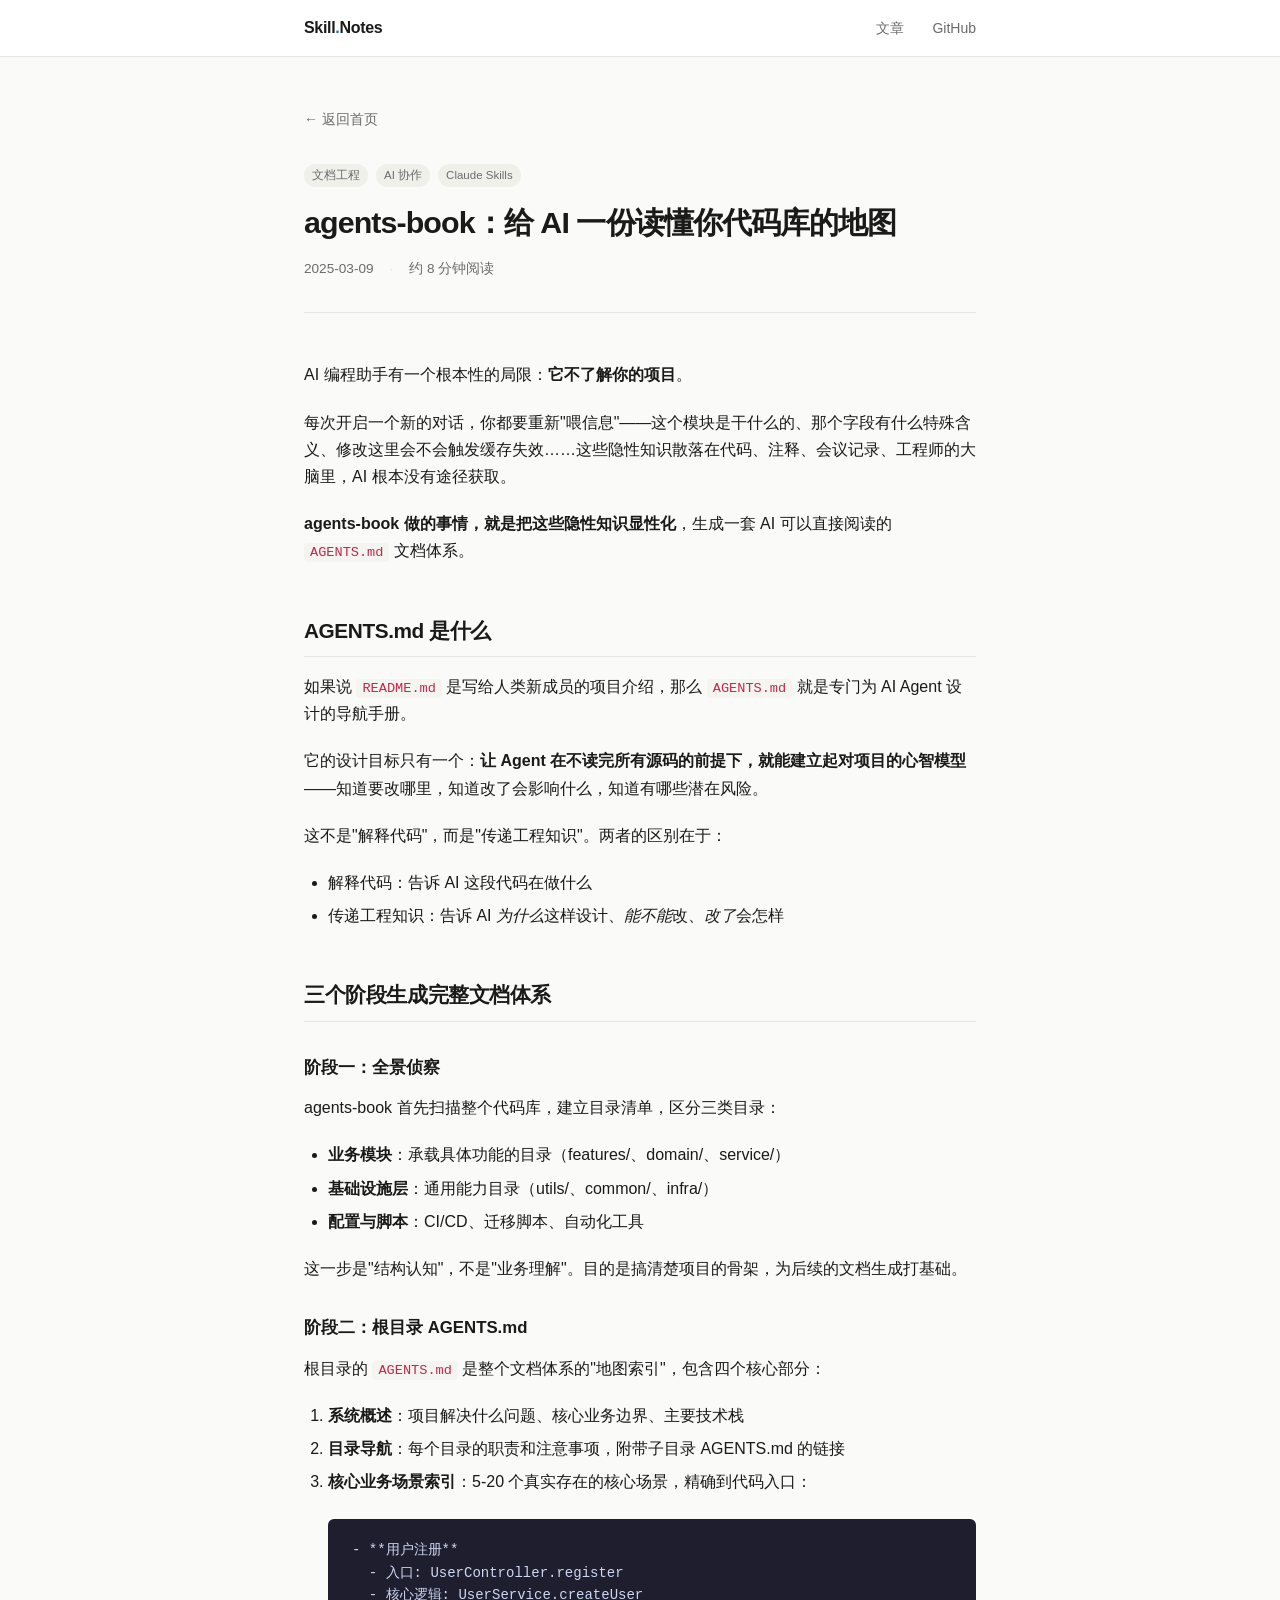
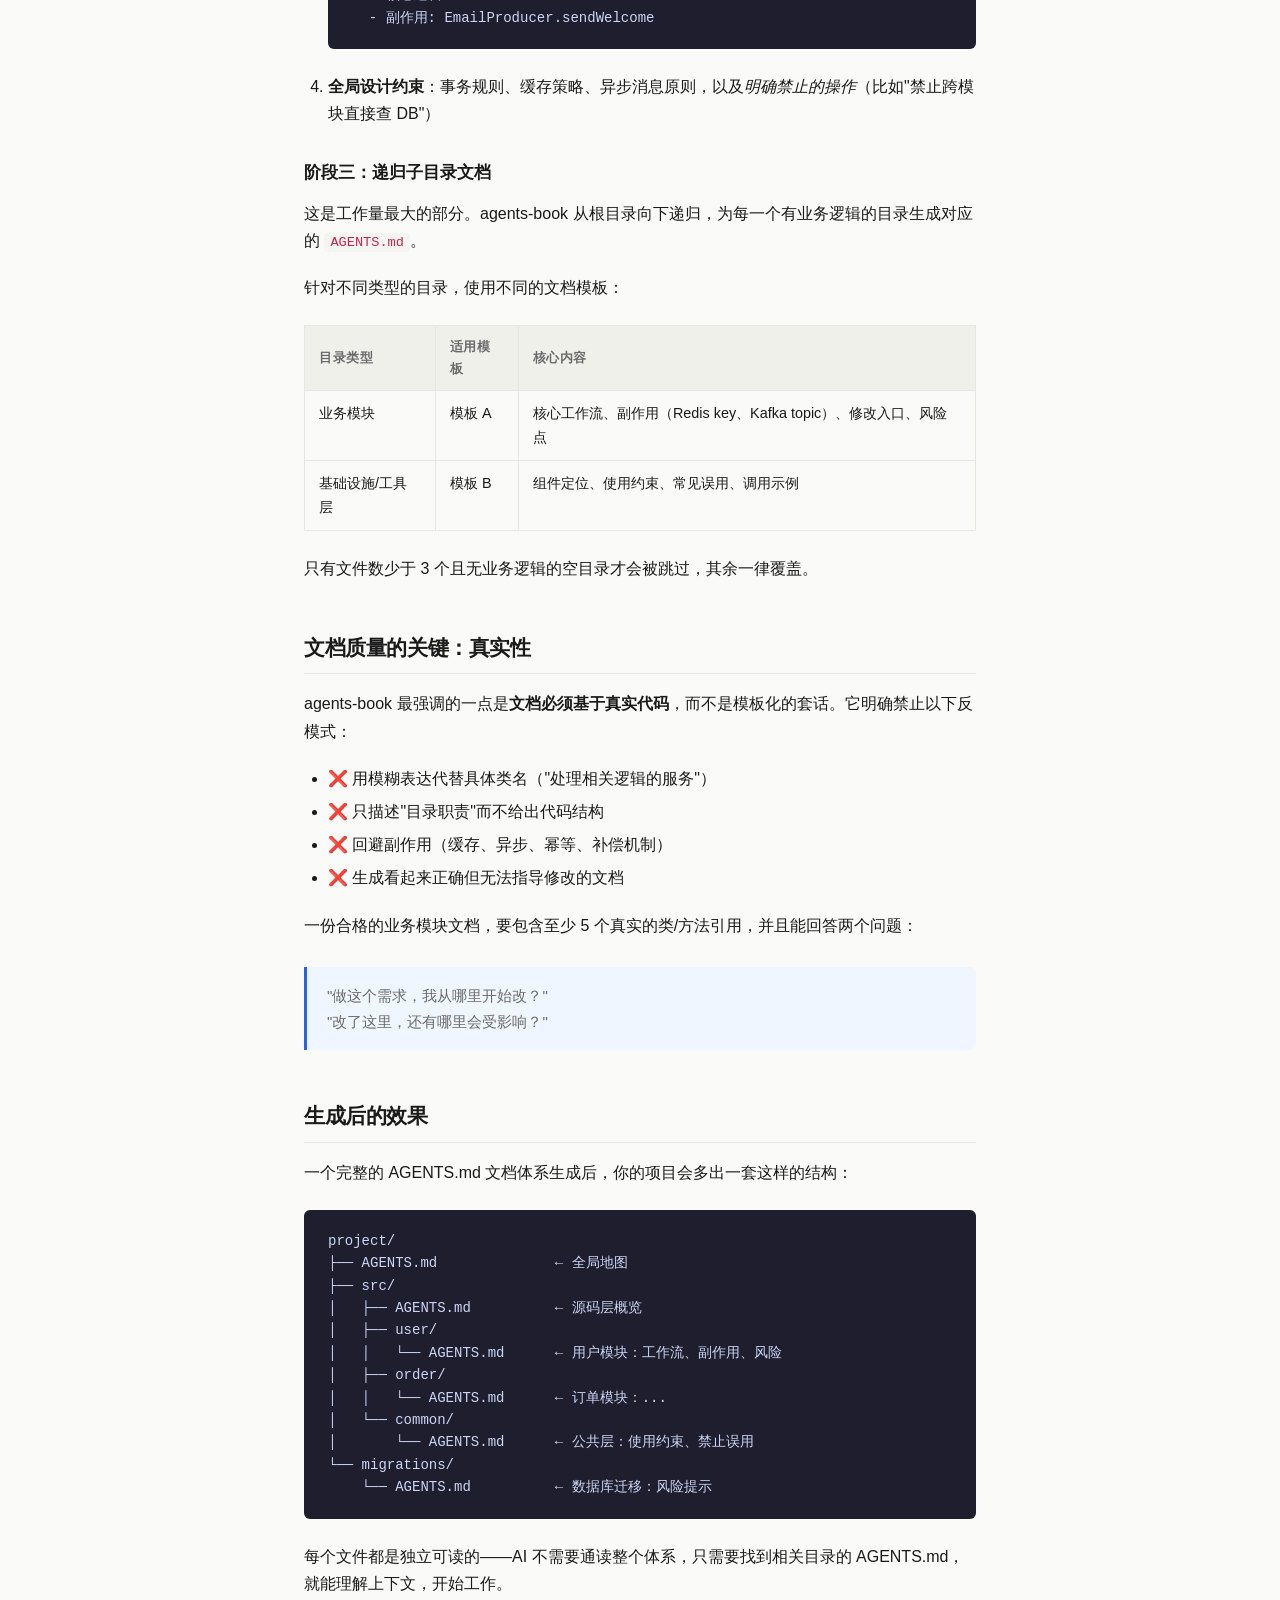
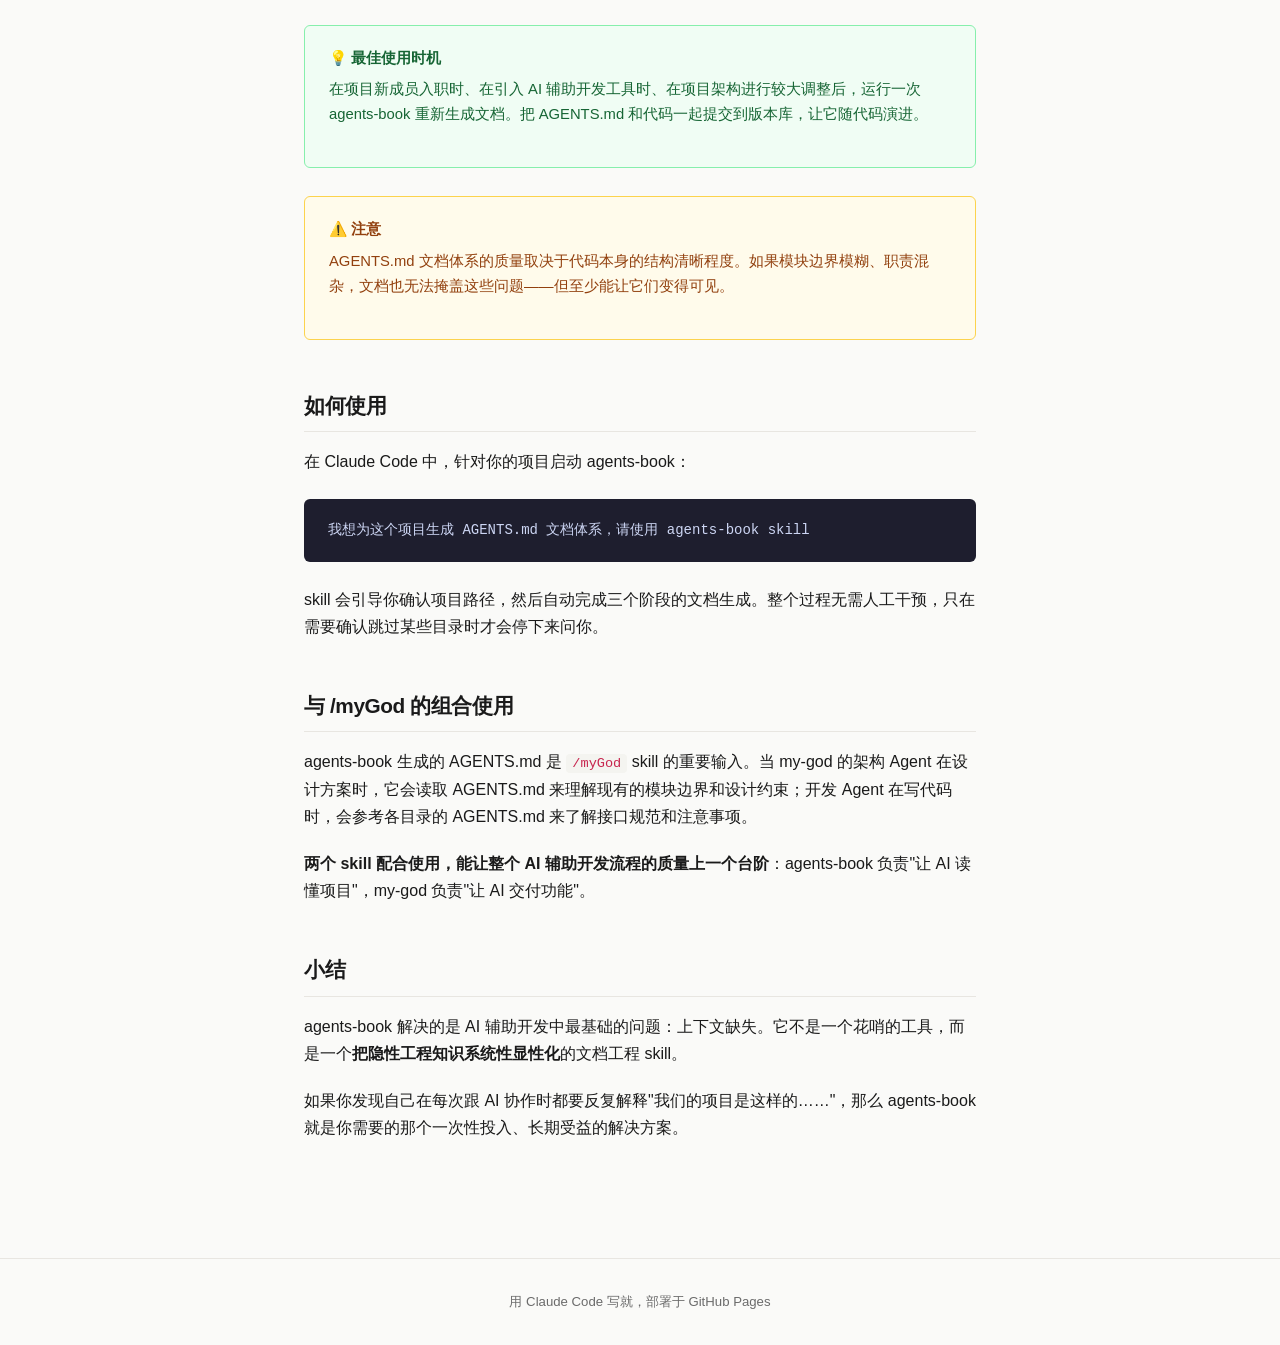
==== posts/agents-book.html @ 78a4712d "add blog posts for agents-book and my-god skills Co-Authored-By: Claude Sonnet 4.6 <noreply@anthropi" ====
<!DOCTYPE html>
<html lang="zh-CN">
<head>
  <meta charset="UTF-8">
  <meta name="viewport" content="width=device-width, initial-scale=1.0">
  <title>agents-book：给 AI 一份读懂你代码库的地图 — Skill Notes</title>
  <meta name="description" content="agents-book skill 介绍：自动生成 AGENTS.md 文档体系，让 AI 在不读完所有源码的前提下就能理解项目结构。">
  <link rel="stylesheet" href="../styles/main.css">
</head>
<body>

<header class="site-header">
  <div class="header-inner">
    <a class="site-logo" href="/">Skill<span>.</span>Notes</a>
    <nav class="site-nav">
      <a href="/">文章</a>
      <a href="https://github.com/haorui" target="_blank" rel="noopener">GitHub</a>
    </nav>
  </div>
</header>

<main class="main-content">
  <article>
    <header class="article-header">
      <a class="back-link" href="/">← 返回首页</a>

      <div class="article-tags">
        <span class="tag">文档工程</span>
        <span class="tag">AI 协作</span>
        <span class="tag">Claude Skills</span>
      </div>

      <h1>agents-book：给 AI 一份读懂你代码库的地图</h1>

      <div class="article-meta">
        <span>2025-03-09</span>
        <span class="dot">·</span>
        <span>约 8 分钟阅读</span>
      </div>
    </header>

    <div class="article-body">

      <p>AI 编程助手有一个根本性的局限：<strong>它不了解你的项目</strong>。</p>

      <p>每次开启一个新的对话，你都要重新"喂信息"——这个模块是干什么的、那个字段有什么特殊含义、修改这里会不会触发缓存失效……这些隐性知识散落在代码、注释、会议记录、工程师的大脑里，AI 根本没有途径获取。</p>

      <p><strong>agents-book 做的事情，就是把这些隐性知识显性化</strong>，生成一套 AI 可以直接阅读的 <code>AGENTS.md</code> 文档体系。</p>

      <h2>AGENTS.md 是什么</h2>

      <p>如果说 <code>README.md</code> 是写给人类新成员的项目介绍，那么 <code>AGENTS.md</code> 就是专门为 AI Agent 设计的导航手册。</p>

      <p>它的设计目标只有一个：<strong>让 Agent 在不读完所有源码的前提下，就能建立起对项目的心智模型</strong>——知道要改哪里，知道改了会影响什么，知道有哪些潜在风险。</p>

      <p>这不是"解释代码"，而是"传递工程知识"。两者的区别在于：</p>

      <ul>
        <li>解释代码：告诉 AI 这段代码在做什么</li>
        <li>传递工程知识：告诉 AI <em>为什么</em>这样设计、<em>能不能</em>改、<em>改了</em>会怎样</li>
      </ul>

      <h2>三个阶段生成完整文档体系</h2>

      <h3>阶段一：全景侦察</h3>

      <p>agents-book 首先扫描整个代码库，建立目录清单，区分三类目录：</p>

      <ul>
        <li><strong>业务模块</strong>：承载具体功能的目录（features/、domain/、service/）</li>
        <li><strong>基础设施层</strong>：通用能力目录（utils/、common/、infra/）</li>
        <li><strong>配置与脚本</strong>：CI/CD、迁移脚本、自动化工具</li>
      </ul>

      <p>这一步是"结构认知"，不是"业务理解"。目的是搞清楚项目的骨架，为后续的文档生成打基础。</p>

      <h3>阶段二：根目录 AGENTS.md</h3>

      <p>根目录的 <code>AGENTS.md</code> 是整个文档体系的"地图索引"，包含四个核心部分：</p>

      <ol>
        <li>
          <strong>系统概述</strong>：项目解决什么问题、核心业务边界、主要技术栈
        </li>
        <li>
          <strong>目录导航</strong>：每个目录的职责和注意事项，附带子目录 AGENTS.md 的链接
        </li>
        <li>
          <strong>核心业务场景索引</strong>：5-20 个真实存在的核心场景，精确到代码入口：
          <pre><code>- **用户注册**
  - 入口: UserController.register
  - 核心逻辑: UserService.createUser
  - 副作用: EmailProducer.sendWelcome</code></pre>
        </li>
        <li>
          <strong>全局设计约束</strong>：事务规则、缓存策略、异步消息原则，以及<em>明确禁止的操作</em>（比如"禁止跨模块直接查 DB"）
        </li>
      </ol>

      <h3>阶段三：递归子目录文档</h3>

      <p>这是工作量最大的部分。agents-book 从根目录向下递归，为每一个有业务逻辑的目录生成对应的 <code>AGENTS.md</code>。</p>

      <p>针对不同类型的目录，使用不同的文档模板：</p>

      <table>
        <thead>
          <tr>
            <th>目录类型</th>
            <th>适用模板</th>
            <th>核心内容</th>
          </tr>
        </thead>
        <tbody>
          <tr>
            <td>业务模块</td>
            <td>模板 A</td>
            <td>核心工作流、副作用（Redis key、Kafka topic）、修改入口、风险点</td>
          </tr>
          <tr>
            <td>基础设施/工具层</td>
            <td>模板 B</td>
            <td>组件定位、使用约束、常见误用、调用示例</td>
          </tr>
        </tbody>
      </table>

      <p>只有文件数少于 3 个且无业务逻辑的空目录才会被跳过，其余一律覆盖。</p>

      <h2>文档质量的关键：真实性</h2>

      <p>agents-book 最强调的一点是<strong>文档必须基于真实代码</strong>，而不是模板化的套话。它明确禁止以下反模式：</p>

      <ul>
        <li>❌ 用模糊表达代替具体类名（"处理相关逻辑的服务"）</li>
        <li>❌ 只描述"目录职责"而不给出代码结构</li>
        <li>❌ 回避副作用（缓存、异步、幂等、补偿机制）</li>
        <li>❌ 生成看起来正确但无法指导修改的文档</li>
      </ul>

      <p>一份合格的业务模块文档，要包含至少 5 个真实的类/方法引用，并且能回答两个问题：</p>

      <blockquote>
        "做这个需求，我从哪里开始改？"<br>
        "改了这里，还有哪里会受影响？"
      </blockquote>

      <h2>生成后的效果</h2>

      <p>一个完整的 AGENTS.md 文档体系生成后，你的项目会多出一套这样的结构：</p>

      <pre><code>project/
├── AGENTS.md              ← 全局地图
├── src/
│   ├── AGENTS.md          ← 源码层概览
│   ├── user/
│   │   └── AGENTS.md      ← 用户模块：工作流、副作用、风险
│   ├── order/
│   │   └── AGENTS.md      ← 订单模块：...
│   └── common/
│       └── AGENTS.md      ← 公共层：使用约束、禁止误用
└── migrations/
    └── AGENTS.md          ← 数据库迁移：风险提示</code></pre>

      <p>每个文件都是独立可读的——AI 不需要通读整个体系，只需要找到相关目录的 AGENTS.md，就能理解上下文，开始工作。</p>

      <div class="callout callout-tip">
        <div class="callout-title">💡 最佳使用时机</div>
        <p>在项目新成员入职时、在引入 AI 辅助开发工具时、在项目架构进行较大调整后，运行一次 agents-book 重新生成文档。把 AGENTS.md 和代码一起提交到版本库，让它随代码演进。</p>
      </div>

      <div class="callout callout-warning">
        <div class="callout-title">⚠️ 注意</div>
        <p>AGENTS.md 文档体系的质量取决于代码本身的结构清晰程度。如果模块边界模糊、职责混杂，文档也无法掩盖这些问题——但至少能让它们变得可见。</p>
      </div>

      <h2>如何使用</h2>

      <p>在 Claude Code 中，针对你的项目启动 agents-book：</p>

      <pre><code>我想为这个项目生成 AGENTS.md 文档体系，请使用 agents-book skill</code></pre>

      <p>skill 会引导你确认项目路径，然后自动完成三个阶段的文档生成。整个过程无需人工干预，只在需要确认跳过某些目录时才会停下来问你。</p>

      <h2>与 /myGod 的组合使用</h2>

      <p>agents-book 生成的 AGENTS.md 是 <code>/myGod</code> skill 的重要输入。当 my-god 的架构 Agent 在设计方案时，它会读取 AGENTS.md 来理解现有的模块边界和设计约束；开发 Agent 在写代码时，会参考各目录的 AGENTS.md 来了解接口规范和注意事项。</p>

      <p><strong>两个 skill 配合使用，能让整个 AI 辅助开发流程的质量上一个台阶</strong>：agents-book 负责"让 AI 读懂项目"，my-god 负责"让 AI 交付功能"。</p>

      <h2>小结</h2>

      <p>agents-book 解决的是 AI 辅助开发中最基础的问题：上下文缺失。它不是一个花哨的工具，而是一个<strong>把隐性工程知识系统性显性化</strong>的文档工程 skill。</p>

      <p>如果你发现自己在每次跟 AI 协作时都要反复解释"我们的项目是这样的……"，那么 agents-book 就是你需要的那个一次性投入、长期受益的解决方案。</p>

    </div>
  </article>
</main>

<footer class="site-footer">
  <p>用 Claude Code 写就，部署于 GitHub Pages</p>
</footer>

</body>
</html>
---- styles/main.css ----
*, *::before, *::after { box-sizing: border-box; margin: 0; padding: 0; }

:root {
  --bg: #fafaf8;
  --surface: #ffffff;
  --border: #e8e6e1;
  --text: #1a1a1a;
  --text-muted: #6b6b6b;
  --accent: #2563eb;
  --accent-light: #eff6ff;
  --code-bg: #f4f4f0;
  --tag-bg: #f0f0eb;
  --serif: 'Georgia', 'Noto Serif SC', serif;
  --sans: -apple-system, BlinkMacSystemFont, 'Segoe UI', 'PingFang SC', 'Microsoft YaHei', sans-serif;
  --mono: 'JetBrains Mono', 'Fira Code', 'Cascadia Code', monospace;
  --max-w: 720px;
  --radius: 6px;
}

html { font-size: 16px; scroll-behavior: smooth; }

body {
  background: var(--bg);
  color: var(--text);
  font-family: var(--sans);
  line-height: 1.7;
  -webkit-font-smoothing: antialiased;
}

a { color: var(--accent); text-decoration: none; }
a:hover { text-decoration: underline; }

/* ── Layout ── */

.site-header {
  border-bottom: 1px solid var(--border);
  background: var(--surface);
  position: sticky;
  top: 0;
  z-index: 100;
}

.header-inner {
  max-width: var(--max-w);
  margin: 0 auto;
  padding: 0 24px;
  height: 56px;
  display: flex;
  align-items: center;
  justify-content: space-between;
}

.site-logo {
  font-weight: 700;
  font-size: 1rem;
  color: var(--text);
  letter-spacing: -0.02em;
}

.site-logo span { color: var(--accent); }

.site-nav a {
  font-size: 0.875rem;
  color: var(--text-muted);
  margin-left: 24px;
  transition: color 0.15s;
}

.site-nav a:hover { color: var(--accent); text-decoration: none; }

.main-content {
  max-width: var(--max-w);
  margin: 0 auto;
  padding: 48px 24px 96px;
}

/* ── Index ── */

.index-hero { margin-bottom: 56px; }

.index-hero h1 {
  font-size: 2rem;
  font-weight: 700;
  letter-spacing: -0.03em;
  line-height: 1.2;
  margin-bottom: 12px;
}

.index-hero p {
  color: var(--text-muted);
  font-size: 1.05rem;
  max-width: 480px;
}

.posts-section h2 {
  font-size: 0.75rem;
  text-transform: uppercase;
  letter-spacing: 0.1em;
  color: var(--text-muted);
  margin-bottom: 20px;
}

.post-card {
  display: block;
  padding: 24px;
  background: var(--surface);
  border: 1px solid var(--border);
  border-radius: var(--radius);
  margin-bottom: 16px;
  transition: border-color 0.15s, box-shadow 0.15s;
  color: var(--text);
  text-decoration: none;
}

.post-card:hover {
  border-color: var(--accent);
  box-shadow: 0 2px 16px rgba(37, 99, 235, 0.08);
  text-decoration: none;
}

.post-card-header {
  display: flex;
  align-items: flex-start;
  gap: 12px;
  margin-bottom: 8px;
}

.post-icon {
  font-size: 1.5rem;
  line-height: 1;
  flex-shrink: 0;
  margin-top: 2px;
}

.post-card-title {
  font-size: 1.1rem;
  font-weight: 600;
  letter-spacing: -0.01em;
  color: var(--text);
}

.post-card-excerpt {
  font-size: 0.9rem;
  color: var(--text-muted);
  line-height: 1.6;
  margin-left: 36px;
}

.post-card-meta {
  margin-top: 12px;
  margin-left: 36px;
  display: flex;
  align-items: center;
  gap: 12px;
}

.tag {
  font-size: 0.72rem;
  padding: 2px 8px;
  background: var(--tag-bg);
  border-radius: 99px;
  color: var(--text-muted);
  font-weight: 500;
}

.post-date {
  font-size: 0.8rem;
  color: var(--text-muted);
}

/* ── Article ── */

.article-header { margin-bottom: 48px; }

.back-link {
  display: inline-flex;
  align-items: center;
  gap: 6px;
  font-size: 0.875rem;
  color: var(--text-muted);
  margin-bottom: 32px;
  transition: color 0.15s;
}

.back-link:hover { color: var(--accent); text-decoration: none; }

.article-tags { display: flex; gap: 8px; margin-bottom: 16px; flex-wrap: wrap; }

.article-header h1 {
  font-size: 1.9rem;
  font-weight: 700;
  letter-spacing: -0.03em;
  line-height: 1.25;
  margin-bottom: 16px;
}

.article-meta {
  display: flex;
  align-items: center;
  gap: 16px;
  color: var(--text-muted);
  font-size: 0.85rem;
  padding-bottom: 32px;
  border-bottom: 1px solid var(--border);
}

.article-meta .dot { color: var(--border); }

/* ── Article Body ── */

.article-body { font-size: 1rem; }

.article-body h2 {
  font-size: 1.3rem;
  font-weight: 700;
  letter-spacing: -0.02em;
  margin: 48px 0 16px;
  padding-bottom: 8px;
  border-bottom: 1px solid var(--border);
}

.article-body h3 {
  font-size: 1.05rem;
  font-weight: 600;
  margin: 32px 0 12px;
  color: var(--text);
}

.article-body p { margin-bottom: 20px; }

.article-body ul, .article-body ol {
  margin: 0 0 20px 0;
  padding-left: 24px;
}

.article-body li { margin-bottom: 6px; }

.article-body li ul { margin-top: 6px; margin-bottom: 0; }

.article-body strong { font-weight: 600; color: var(--text); }

.article-body code {
  font-family: var(--mono);
  font-size: 0.85em;
  background: var(--code-bg);
  padding: 2px 6px;
  border-radius: 4px;
  color: #c7254e;
}

.article-body pre {
  background: #1e1e2e;
  border-radius: var(--radius);
  padding: 20px 24px;
  overflow-x: auto;
  margin: 24px 0;
  font-size: 0.875rem;
  line-height: 1.6;
}

.article-body pre code {
  background: none;
  padding: 0;
  color: #cdd6f4;
  font-size: inherit;
}

.article-body blockquote {
  margin: 28px 0;
  padding: 16px 20px;
  background: var(--accent-light);
  border-left: 3px solid var(--accent);
  border-radius: 0 var(--radius) var(--radius) 0;
  color: var(--text-muted);
  font-size: 0.95rem;
}

.callout {
  margin: 28px 0;
  padding: 20px 24px;
  border-radius: var(--radius);
  border: 1px solid;
  font-size: 0.925rem;
}

.callout-tip {
  background: #f0fdf4;
  border-color: #86efac;
  color: #166534;
}

.callout-warning {
  background: #fffbeb;
  border-color: #fcd34d;
  color: #92400e;
}

.callout-title {
  font-weight: 600;
  margin-bottom: 6px;
  display: flex;
  align-items: center;
  gap: 6px;
}

/* ── Table ── */

.article-body table {
  width: 100%;
  border-collapse: collapse;
  margin: 24px 0;
  font-size: 0.9rem;
}

.article-body th {
  background: var(--tag-bg);
  padding: 10px 14px;
  text-align: left;
  font-weight: 600;
  border: 1px solid var(--border);
  font-size: 0.8rem;
  text-transform: uppercase;
  letter-spacing: 0.04em;
  color: var(--text-muted);
}

.article-body td {
  padding: 10px 14px;
  border: 1px solid var(--border);
  vertical-align: top;
}

.article-body tr:hover td { background: var(--bg); }

/* ── Phase Steps ── */

.phase-list { list-style: none; padding: 0; margin: 24px 0; }

.phase-item {
  display: flex;
  gap: 16px;
  margin-bottom: 20px;
  padding: 20px;
  background: var(--surface);
  border: 1px solid var(--border);
  border-radius: var(--radius);
}

.phase-num {
  flex-shrink: 0;
  width: 32px;
  height: 32px;
  background: var(--accent);
  color: white;
  border-radius: 50%;
  display: flex;
  align-items: center;
  justify-content: center;
  font-size: 0.8rem;
  font-weight: 700;
  margin-top: 1px;
}

.phase-body h4 { font-size: 0.95rem; font-weight: 600; margin-bottom: 4px; }
.phase-body p { font-size: 0.875rem; color: var(--text-muted); margin: 0; }

/* ── Footer ── */

.site-footer {
  text-align: center;
  padding: 32px 24px;
  border-top: 1px solid var(--border);
  color: var(--text-muted);
  font-size: 0.825rem;
}

/* ── Responsive ── */

@media (max-width: 600px) {
  .article-header h1 { font-size: 1.5rem; }
  .index-hero h1 { font-size: 1.6rem; }
  .main-content { padding: 32px 20px 64px; }
}
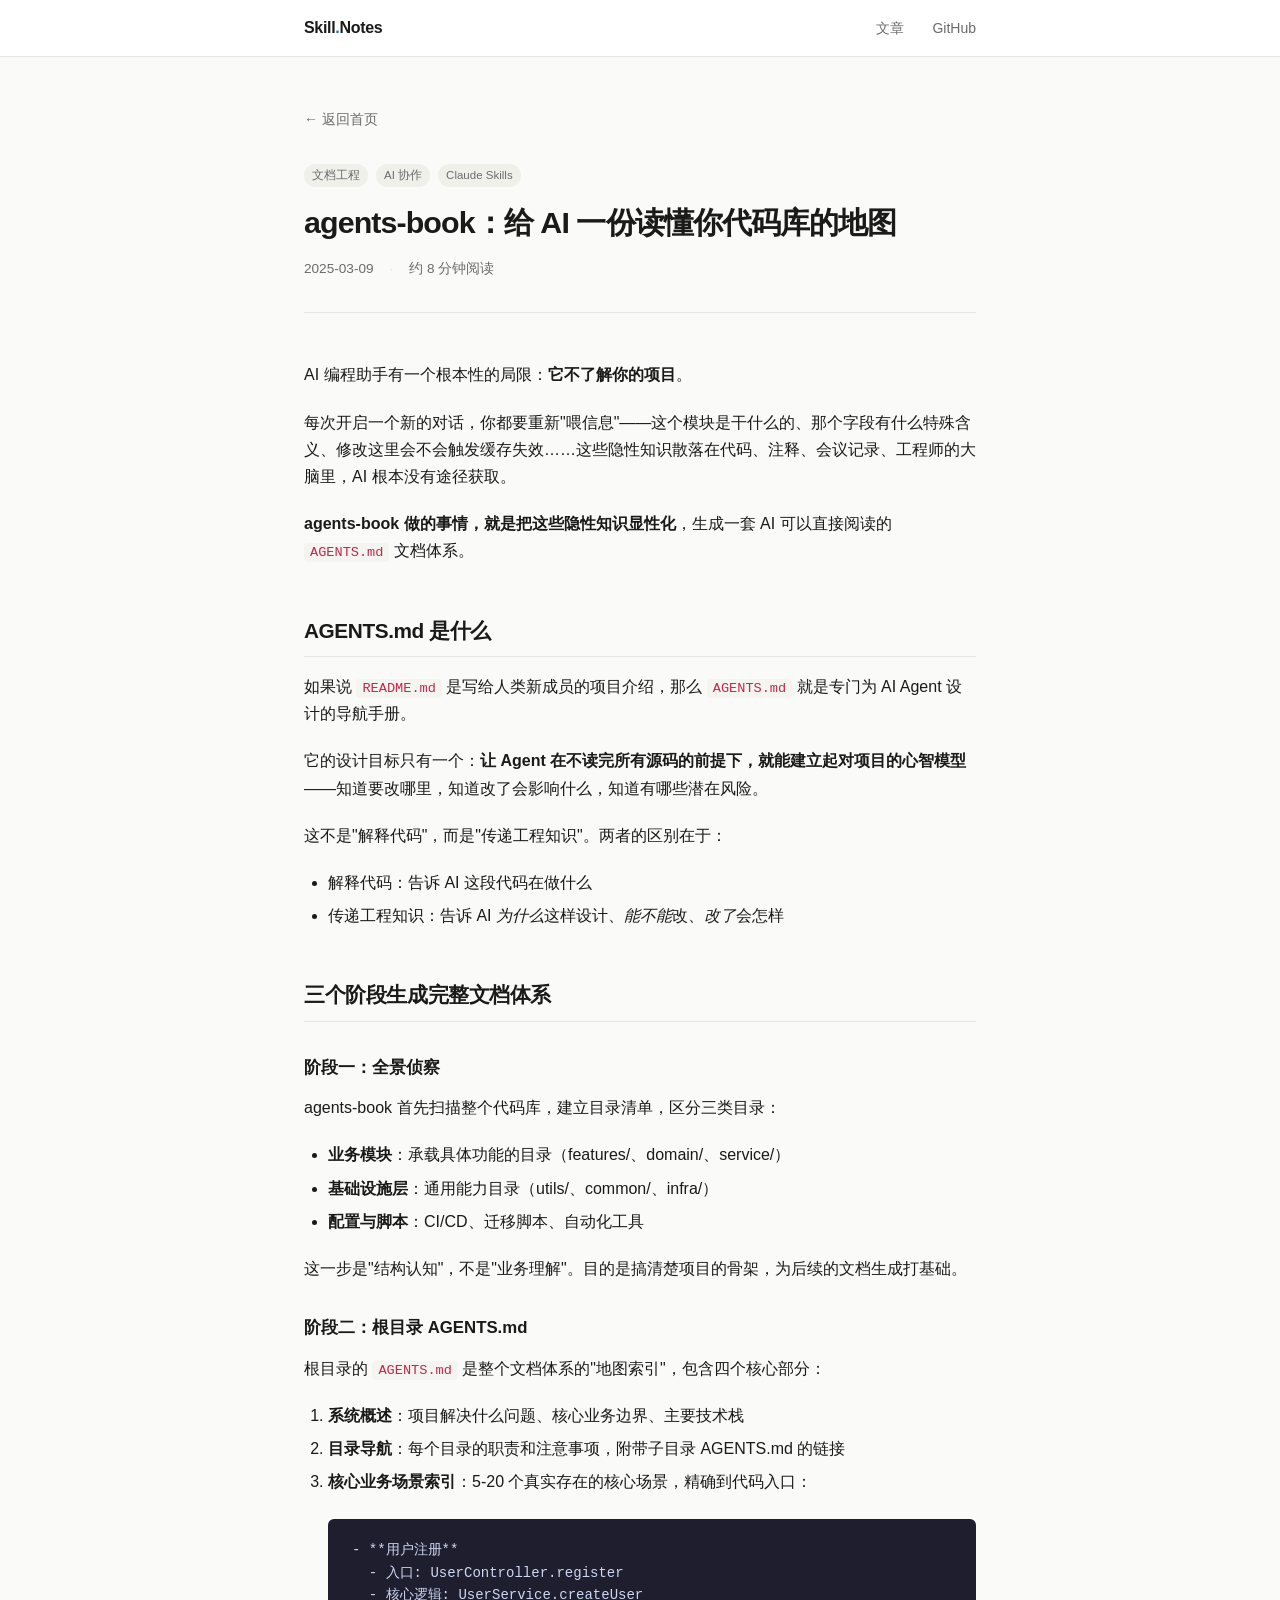
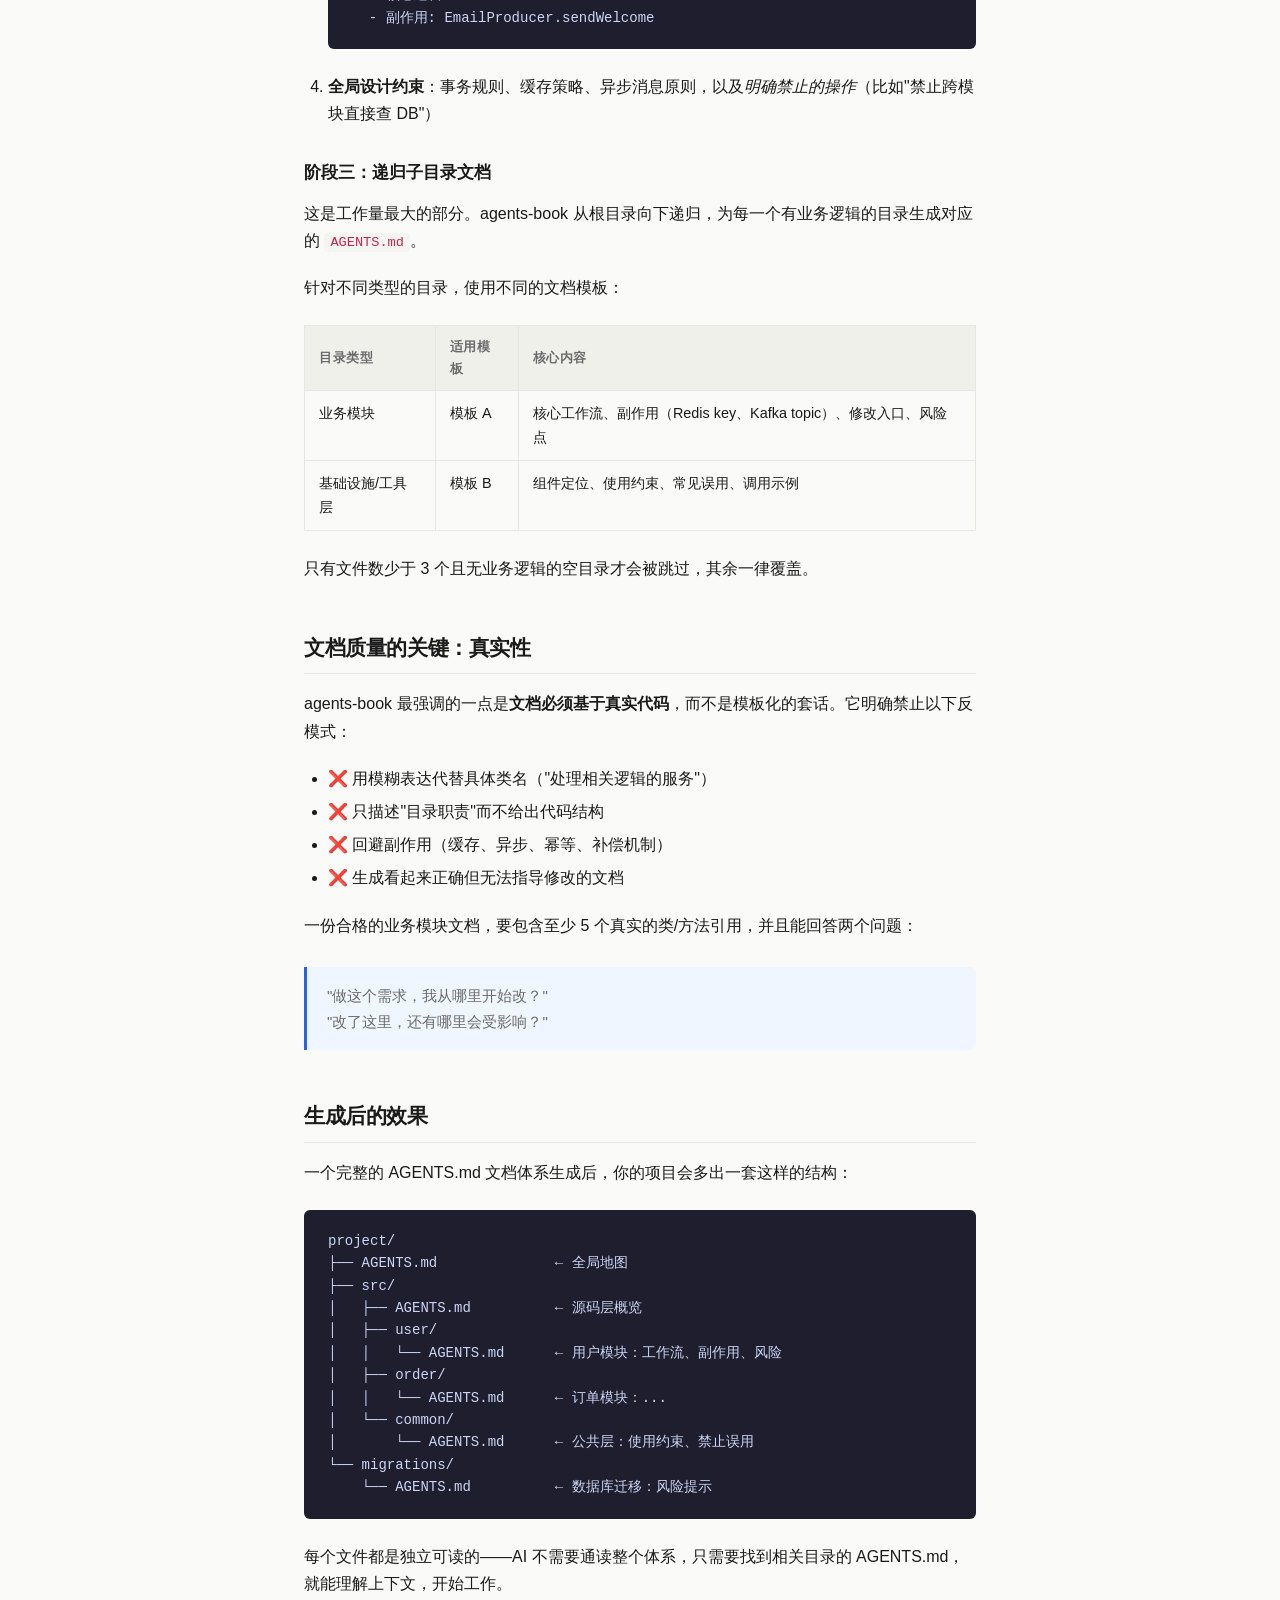
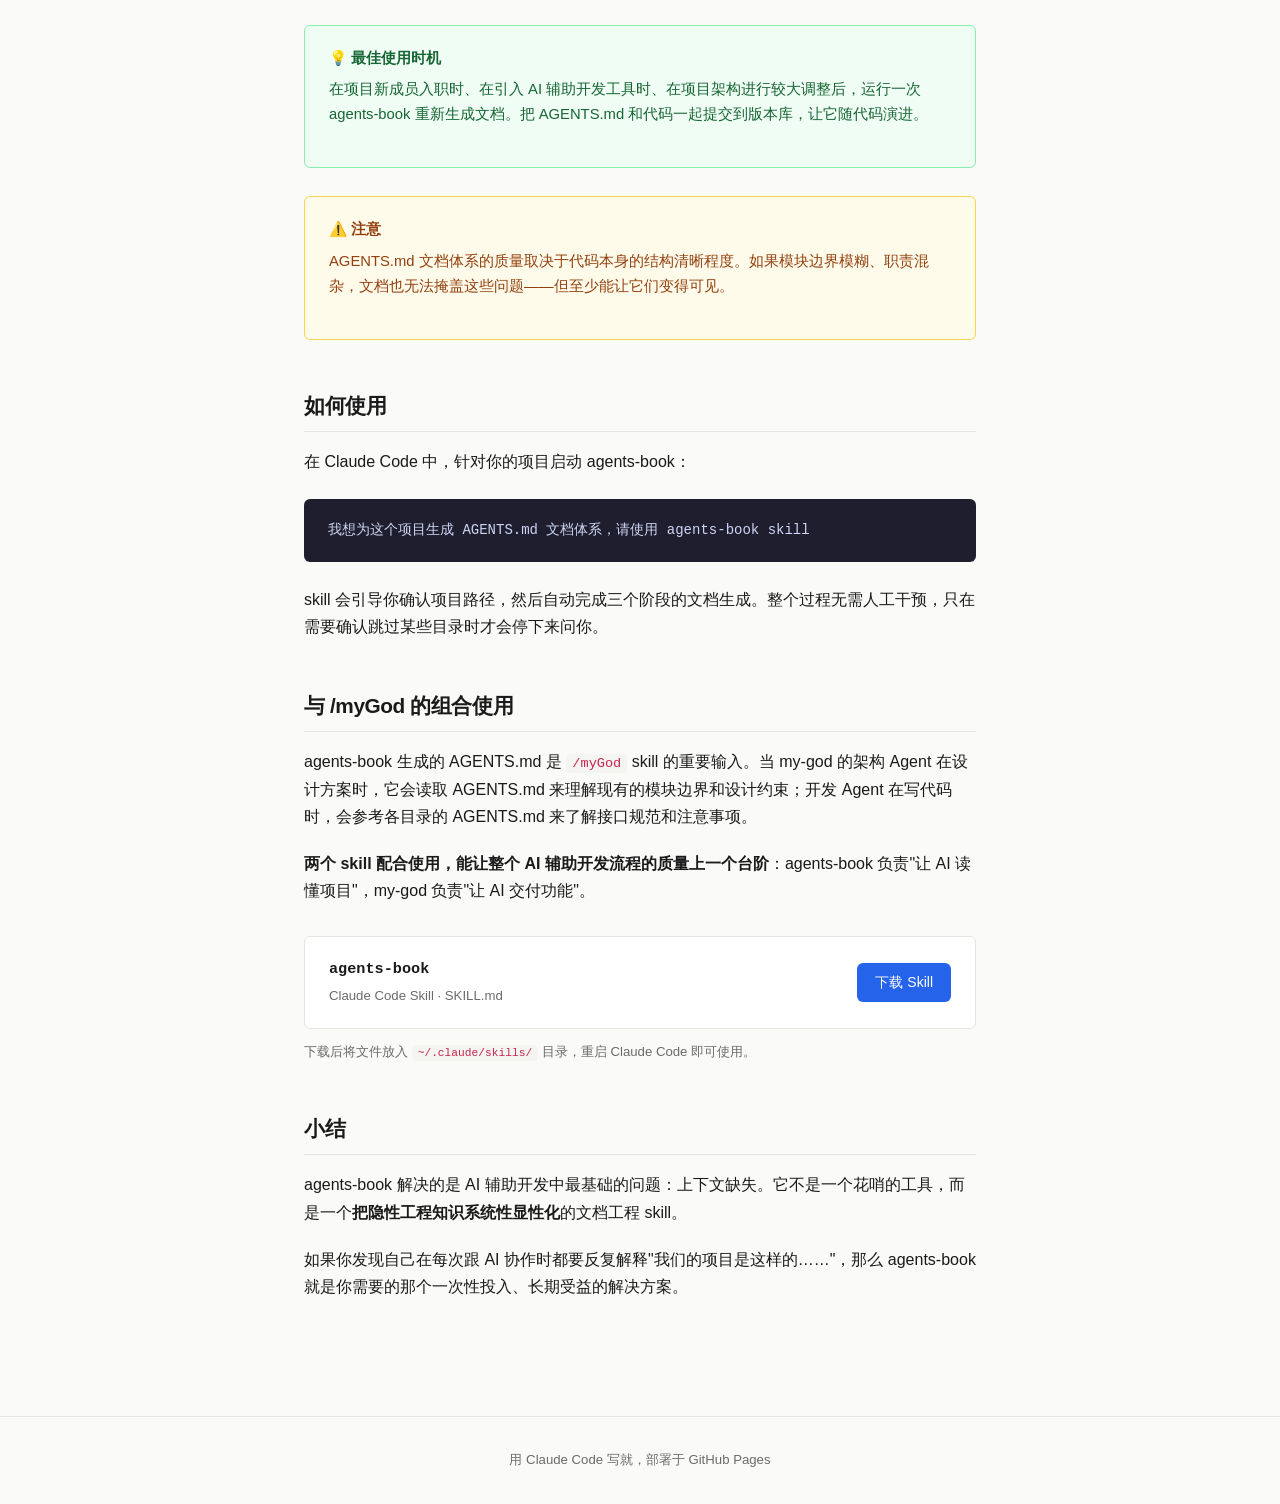
==== commit 69af204a: "feat: add skill download links and fix GitHub profile URL - Add skills/agents-book.md and skills/my-" ====
--- a/posts/agents-book.html
+++ b/posts/agents-book.html
@@ -11,10 +11,10 @@
 
 <header class="site-header">
   <div class="header-inner">
-    <a class="site-logo" href="/">Skill<span>.</span>Notes</a>
+    <a class="site-logo" href="/skills/">Skill<span>.</span>Notes</a>
     <nav class="site-nav">
-      <a href="/">文章</a>
-      <a href="https://github.com/haorui" target="_blank" rel="noopener">GitHub</a>
+      <a href="/skills/">文章</a>
+      <a href="https://github.com/Pandaoray" target="_blank" rel="noopener">GitHub</a>
     </nav>
   </div>
 </header>
@@ -22,7 +22,7 @@
 <main class="main-content">
   <article>
     <header class="article-header">
-      <a class="back-link" href="/">← 返回首页</a>
+      <a class="back-link" href="/skills/">← 返回首页</a>
 
       <div class="article-tags">
         <span class="tag">文档工程</span>
@@ -188,6 +188,16 @@
 
       <p><strong>两个 skill 配合使用，能让整个 AI 辅助开发流程的质量上一个台阶</strong>：agents-book 负责"让 AI 读懂项目"，my-god 负责"让 AI 交付功能"。</p>
 
+      <div class="download-box">
+        <div class="download-box-info">
+          <div class="download-box-name">agents-book</div>
+          <div class="download-box-desc">Claude Code Skill · SKILL.md</div>
+        </div>
+        <a class="download-btn" href="https://raw.githubusercontent.com/Pandaoray/skills/main/skills/agents-book.md" download="agents-book.md">下载 Skill</a>
+      </div>
+
+      <p class="download-hint">下载后将文件放入 <code>~/.claude/skills/</code> 目录，重启 Claude Code 即可使用。</p>
+
       <h2>小结</h2>
 
       <p>agents-book 解决的是 AI 辅助开发中最基础的问题：上下文缺失。它不是一个花哨的工具，而是一个<strong>把隐性工程知识系统性显性化</strong>的文档工程 skill。</p>
--- a/styles/main.css
+++ b/styles/main.css
@@ -374,6 +374,52 @@
   font-size: 0.825rem;
 }
 
+/* ── Download Box ── */
+
+.download-box {
+  display: flex;
+  align-items: center;
+  justify-content: space-between;
+  padding: 20px 24px;
+  background: var(--surface);
+  border: 1px solid var(--border);
+  border-radius: var(--radius);
+  margin: 2rem 0 0.75rem;
+}
+
+.download-box-name {
+  font-weight: 600;
+  font-family: var(--mono);
+  font-size: 0.95rem;
+}
+
+.download-box-desc {
+  font-size: 0.825rem;
+  color: var(--text-muted);
+  margin-top: 2px;
+}
+
+.download-btn {
+  display: inline-block;
+  padding: 8px 18px;
+  background: var(--accent);
+  color: #fff !important;
+  border-radius: var(--radius);
+  font-size: 0.875rem;
+  font-weight: 500;
+  white-space: nowrap;
+  text-decoration: none !important;
+  transition: opacity 0.15s;
+}
+
+.download-btn:hover { opacity: 0.85; text-decoration: none !important; }
+
+.download-hint {
+  font-size: 0.825rem;
+  color: var(--text-muted);
+  margin-bottom: 2rem;
+}
+
 /* ── Responsive ── */
 
 @media (max-width: 600px) {
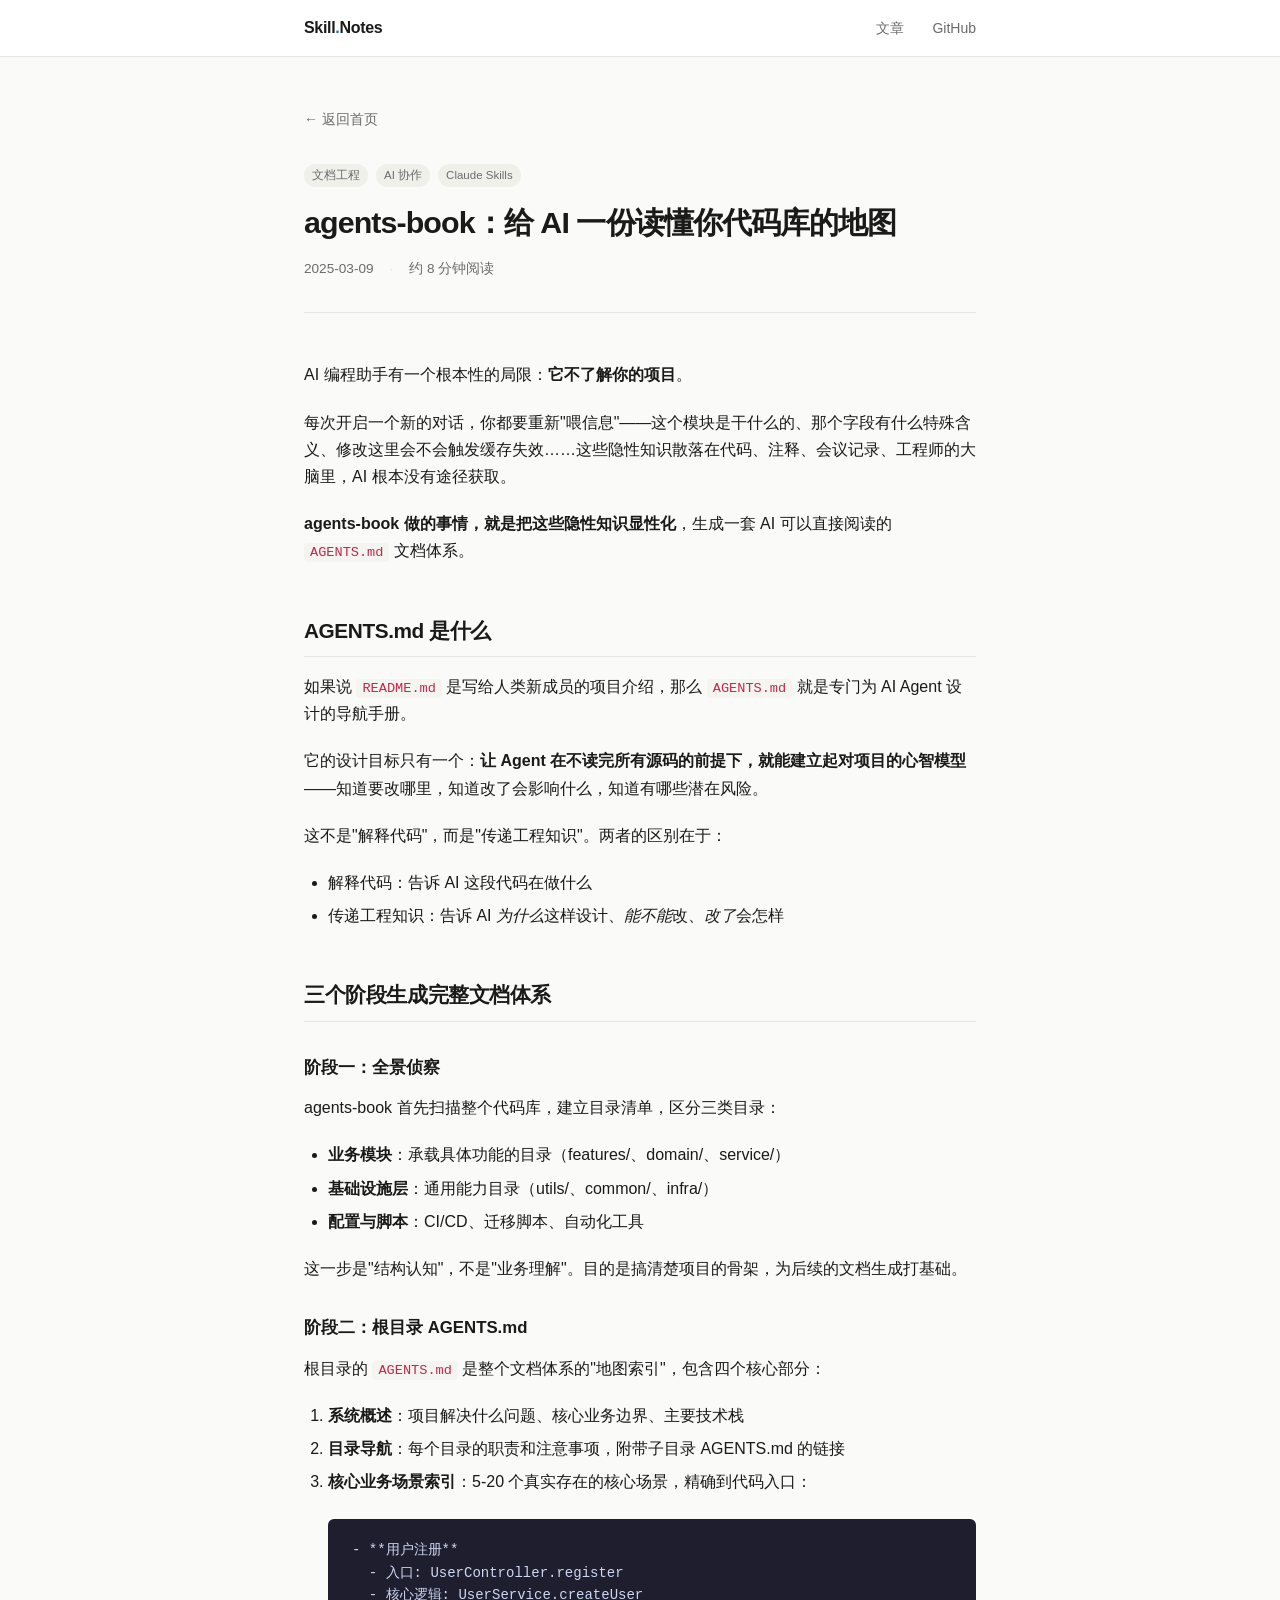
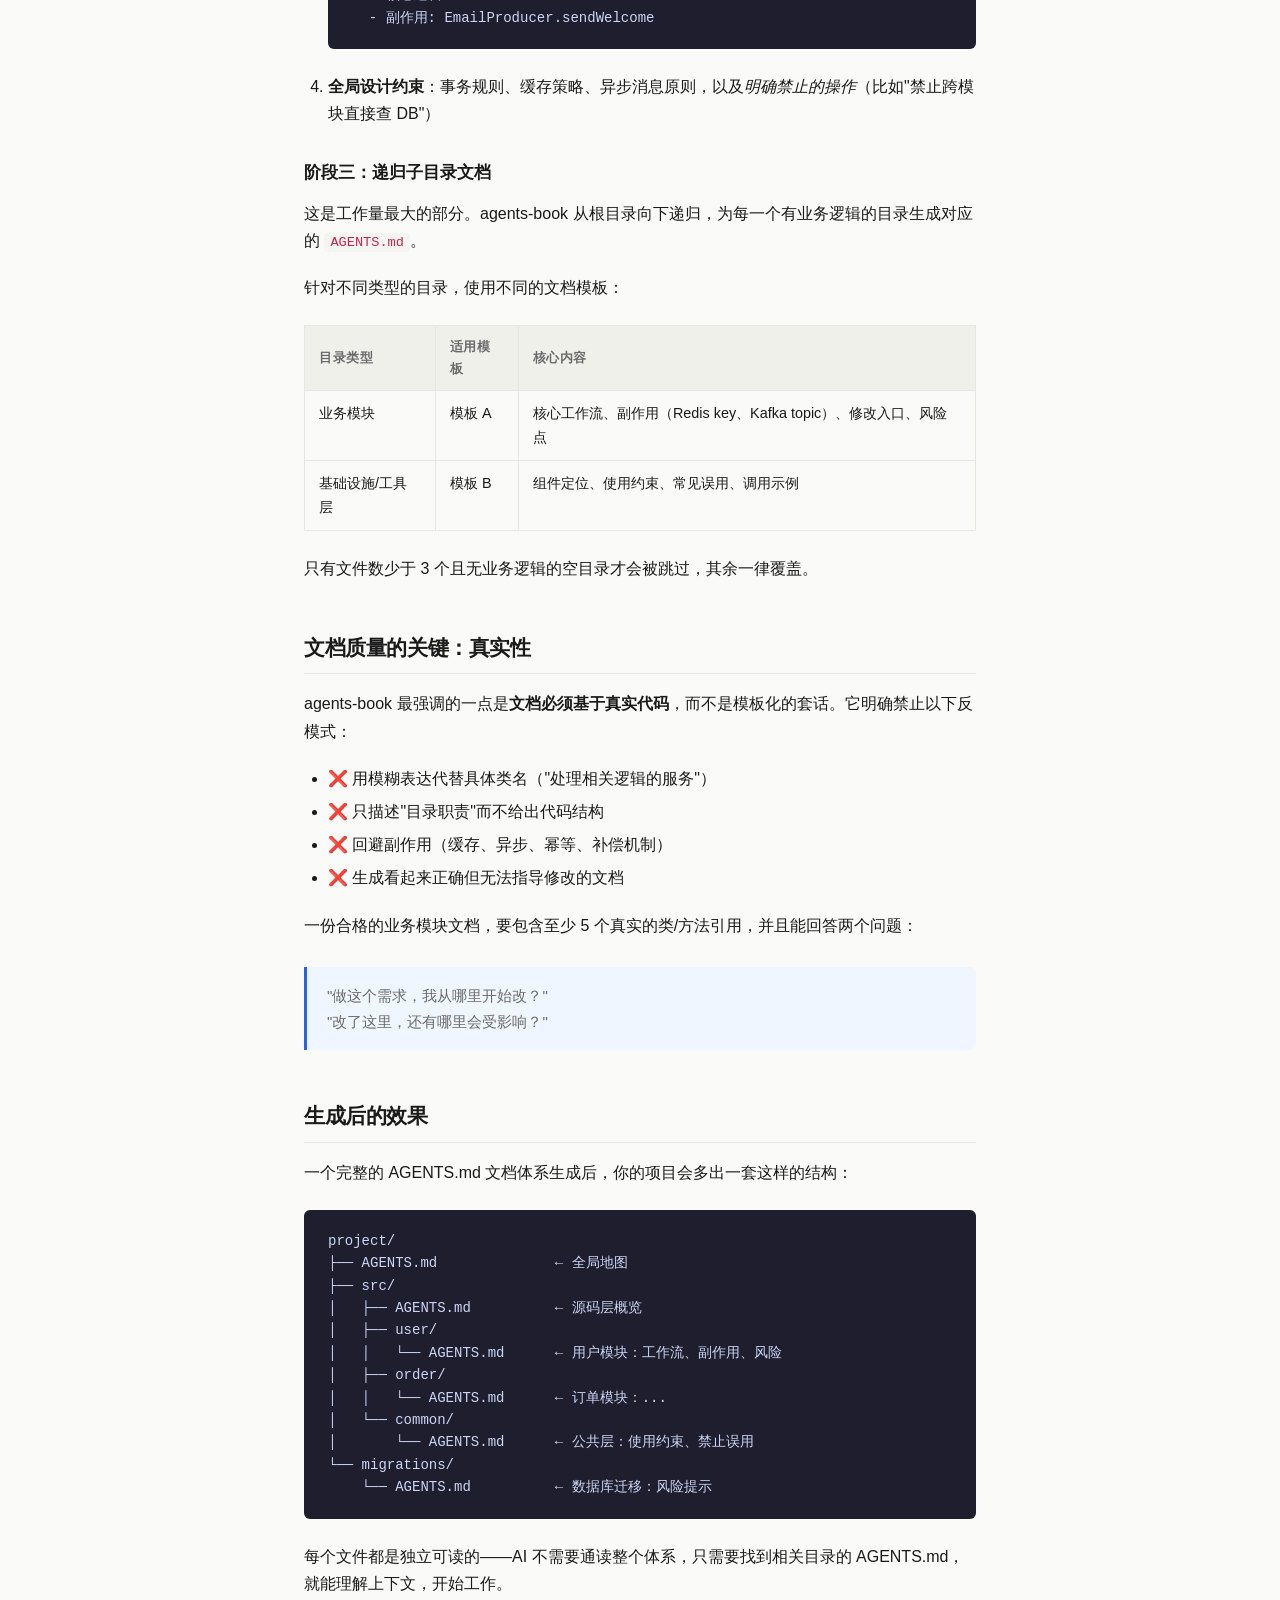
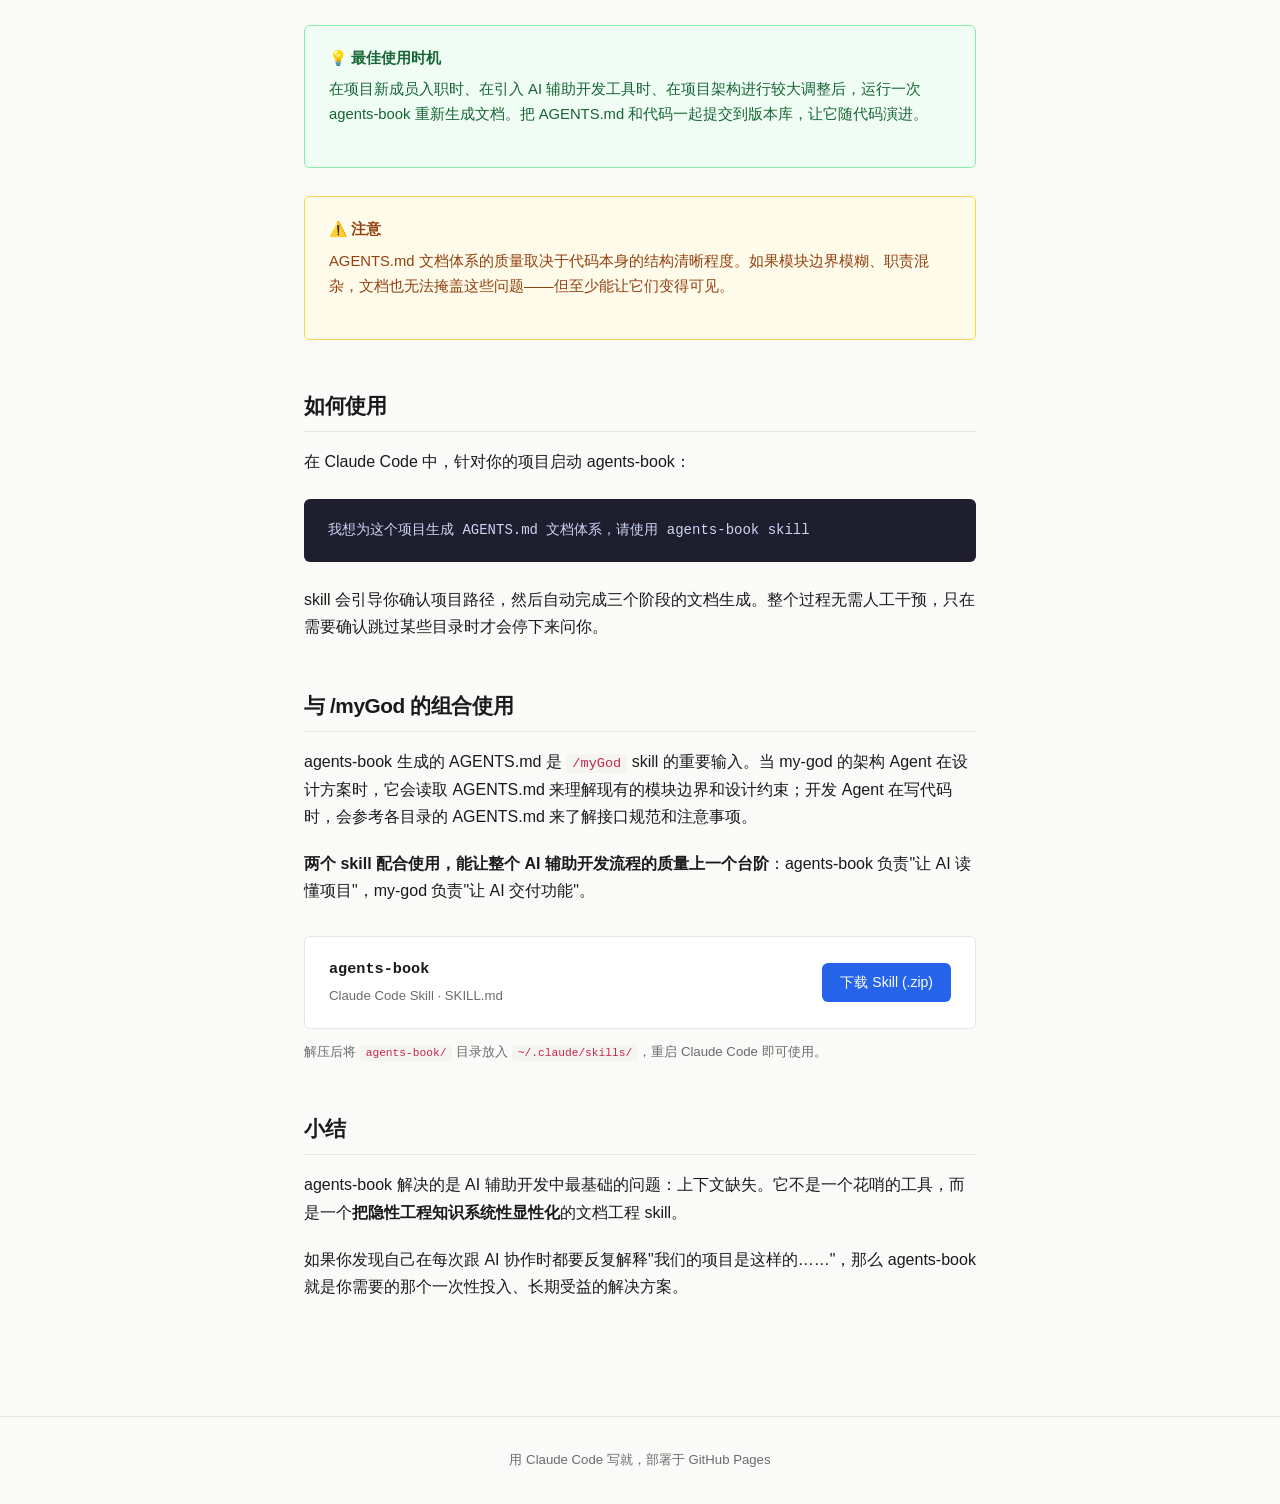
==== commit ac993045: "feat: update download links to zip packages Point to skillHome zip files, update install instruction" ====
--- a/posts/agents-book.html
+++ b/posts/agents-book.html
@@ -193,10 +193,10 @@
           <div class="download-box-name">agents-book</div>
           <div class="download-box-desc">Claude Code Skill · SKILL.md</div>
         </div>
-        <a class="download-btn" href="https://raw.githubusercontent.com/Pandaoray/skills/main/skills/agents-book.md" download="agents-book.md">下载 Skill</a>
-      </div>
-
-      <p class="download-hint">下载后将文件放入 <code>~/.claude/skills/</code> 目录，重启 Claude Code 即可使用。</p>
+        <a class="download-btn" href="https://github.com/Pandaoray/skillHome/raw/main/agents-book.zip" download="agents-book.zip">下载 Skill (.zip)</a>
+      </div>
+
+      <p class="download-hint">解压后将 <code>agents-book/</code> 目录放入 <code>~/.claude/skills/</code>，重启 Claude Code 即可使用。</p>
 
       <h2>小结</h2>
 
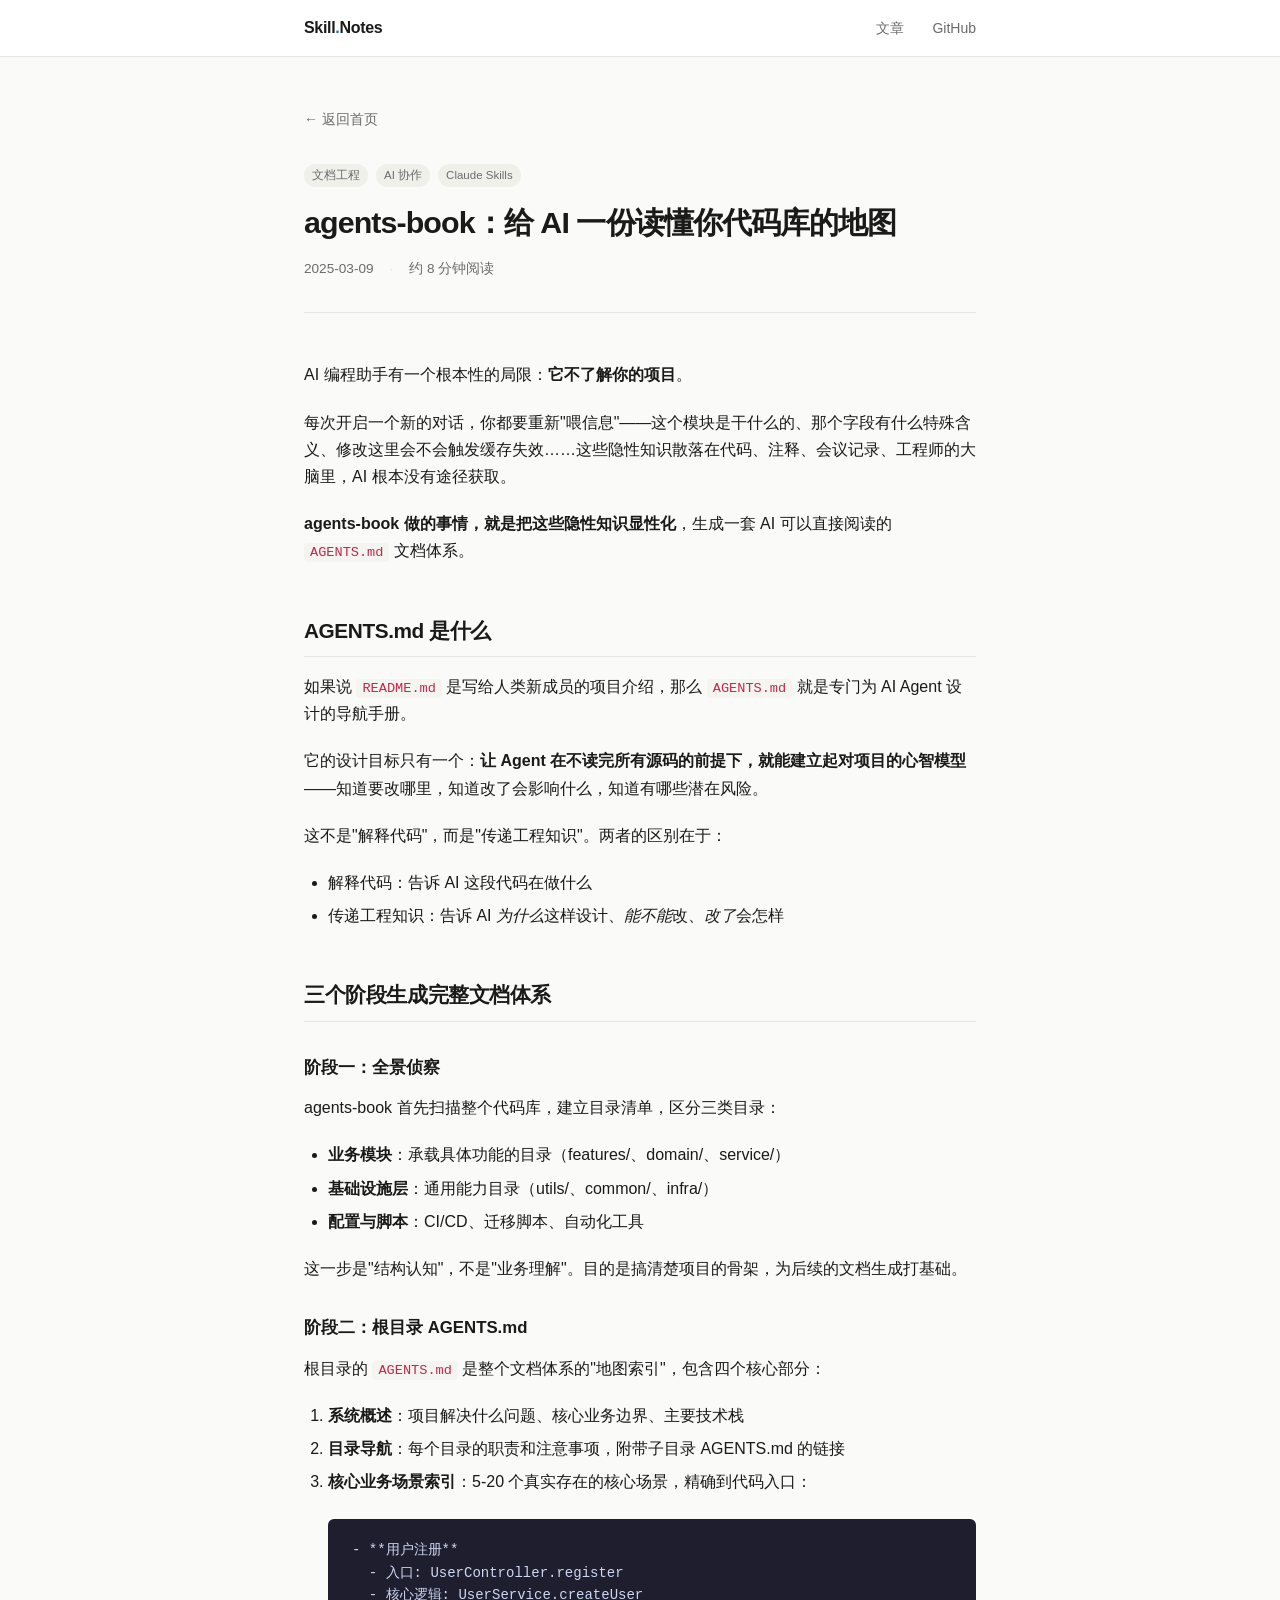
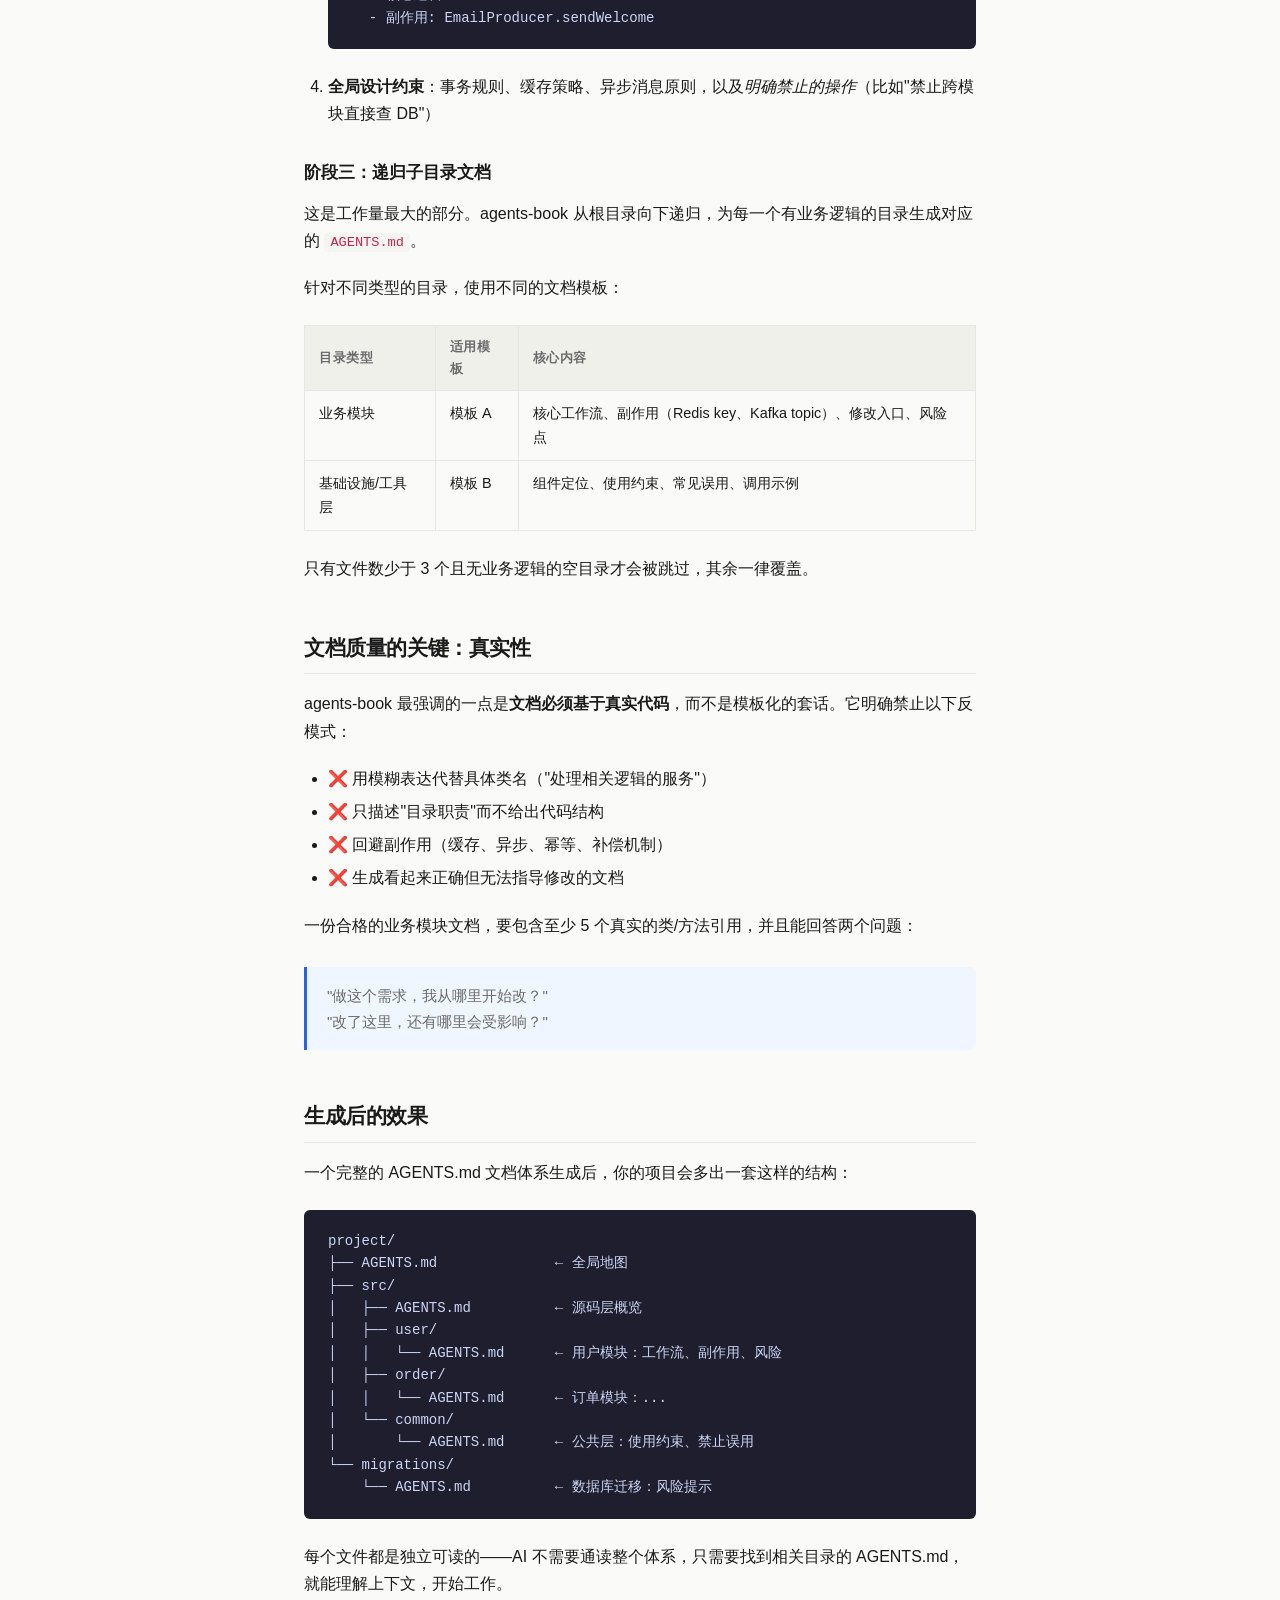
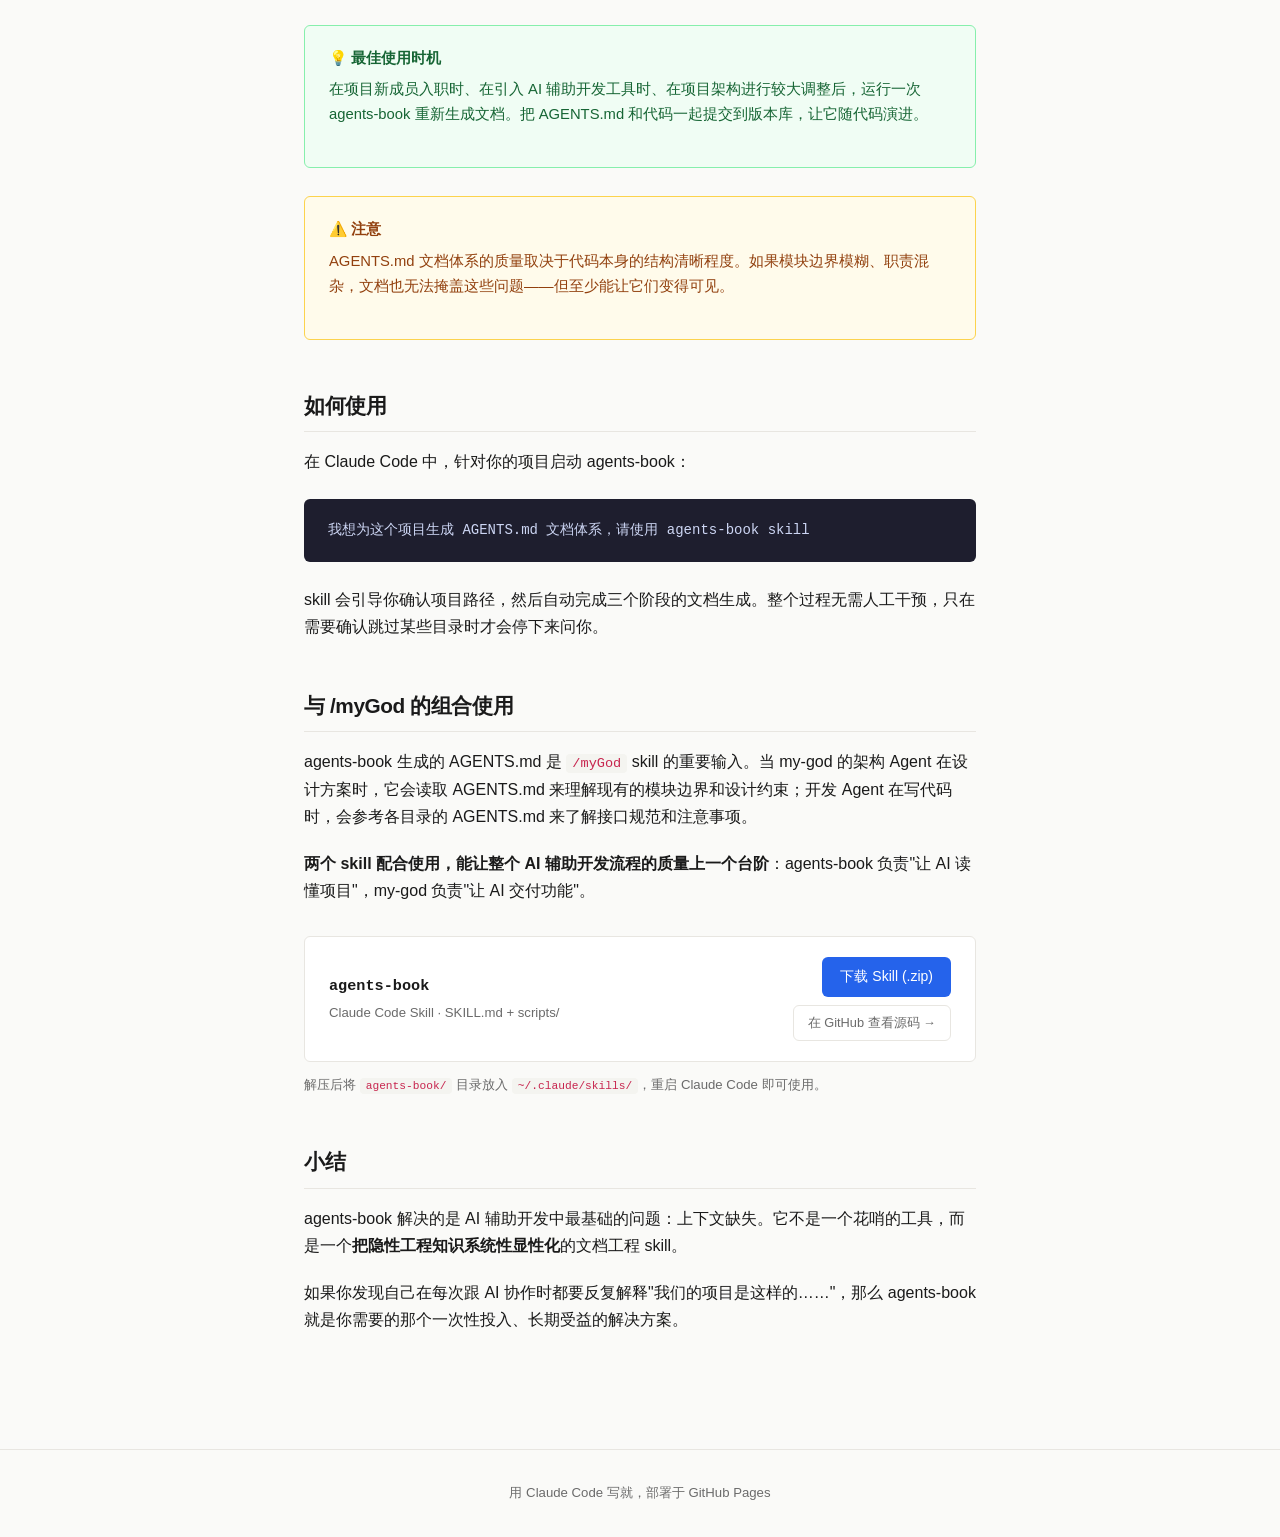
==== commit 54e2fca7: "feat: add GitHub source link to all article download boxes podcast-chat、my-god、agents-book 下载区块统一补充 " ====
--- a/posts/agents-book.html
+++ b/posts/agents-book.html
@@ -191,9 +191,12 @@
       <div class="download-box">
         <div class="download-box-info">
           <div class="download-box-name">agents-book</div>
-          <div class="download-box-desc">Claude Code Skill · SKILL.md</div>
+          <div class="download-box-desc">Claude Code Skill · SKILL.md + scripts/</div>
         </div>
-        <a class="download-btn" href="https://github.com/Pandaoray/skillHome/raw/main/agents-book.zip" download="agents-book.zip">下载 Skill (.zip)</a>
+        <div class="download-box-actions">
+          <a class="download-btn" href="https://github.com/Pandaoray/skillHome/raw/main/agents-book/agents-book.zip" download="agents-book.zip">下载 Skill (.zip)</a>
+          <a class="download-btn-ghost" href="https://github.com/Pandaoray/skillHome/tree/main/agents-book" target="_blank" rel="noopener">在 GitHub 查看源码 →</a>
+        </div>
       </div>
 
       <p class="download-hint">解压后将 <code>agents-book/</code> 目录放入 <code>~/.claude/skills/</code>，重启 Claude Code 即可使用。</p>
--- a/styles/main.css
+++ b/styles/main.css
@@ -414,6 +414,31 @@
 
 .download-btn:hover { opacity: 0.85; text-decoration: none !important; }
 
+.download-box-actions {
+  display: flex;
+  flex-direction: column;
+  align-items: flex-end;
+  gap: 8px;
+}
+
+.download-btn-ghost {
+  display: inline-block;
+  padding: 6px 14px;
+  border: 1px solid var(--border);
+  border-radius: var(--radius);
+  font-size: 0.8rem;
+  color: var(--text-muted) !important;
+  white-space: nowrap;
+  text-decoration: none !important;
+  transition: border-color 0.15s, color 0.15s;
+}
+
+.download-btn-ghost:hover {
+  border-color: var(--accent);
+  color: var(--accent) !important;
+  text-decoration: none !important;
+}
+
 .download-hint {
   font-size: 0.825rem;
   color: var(--text-muted);
